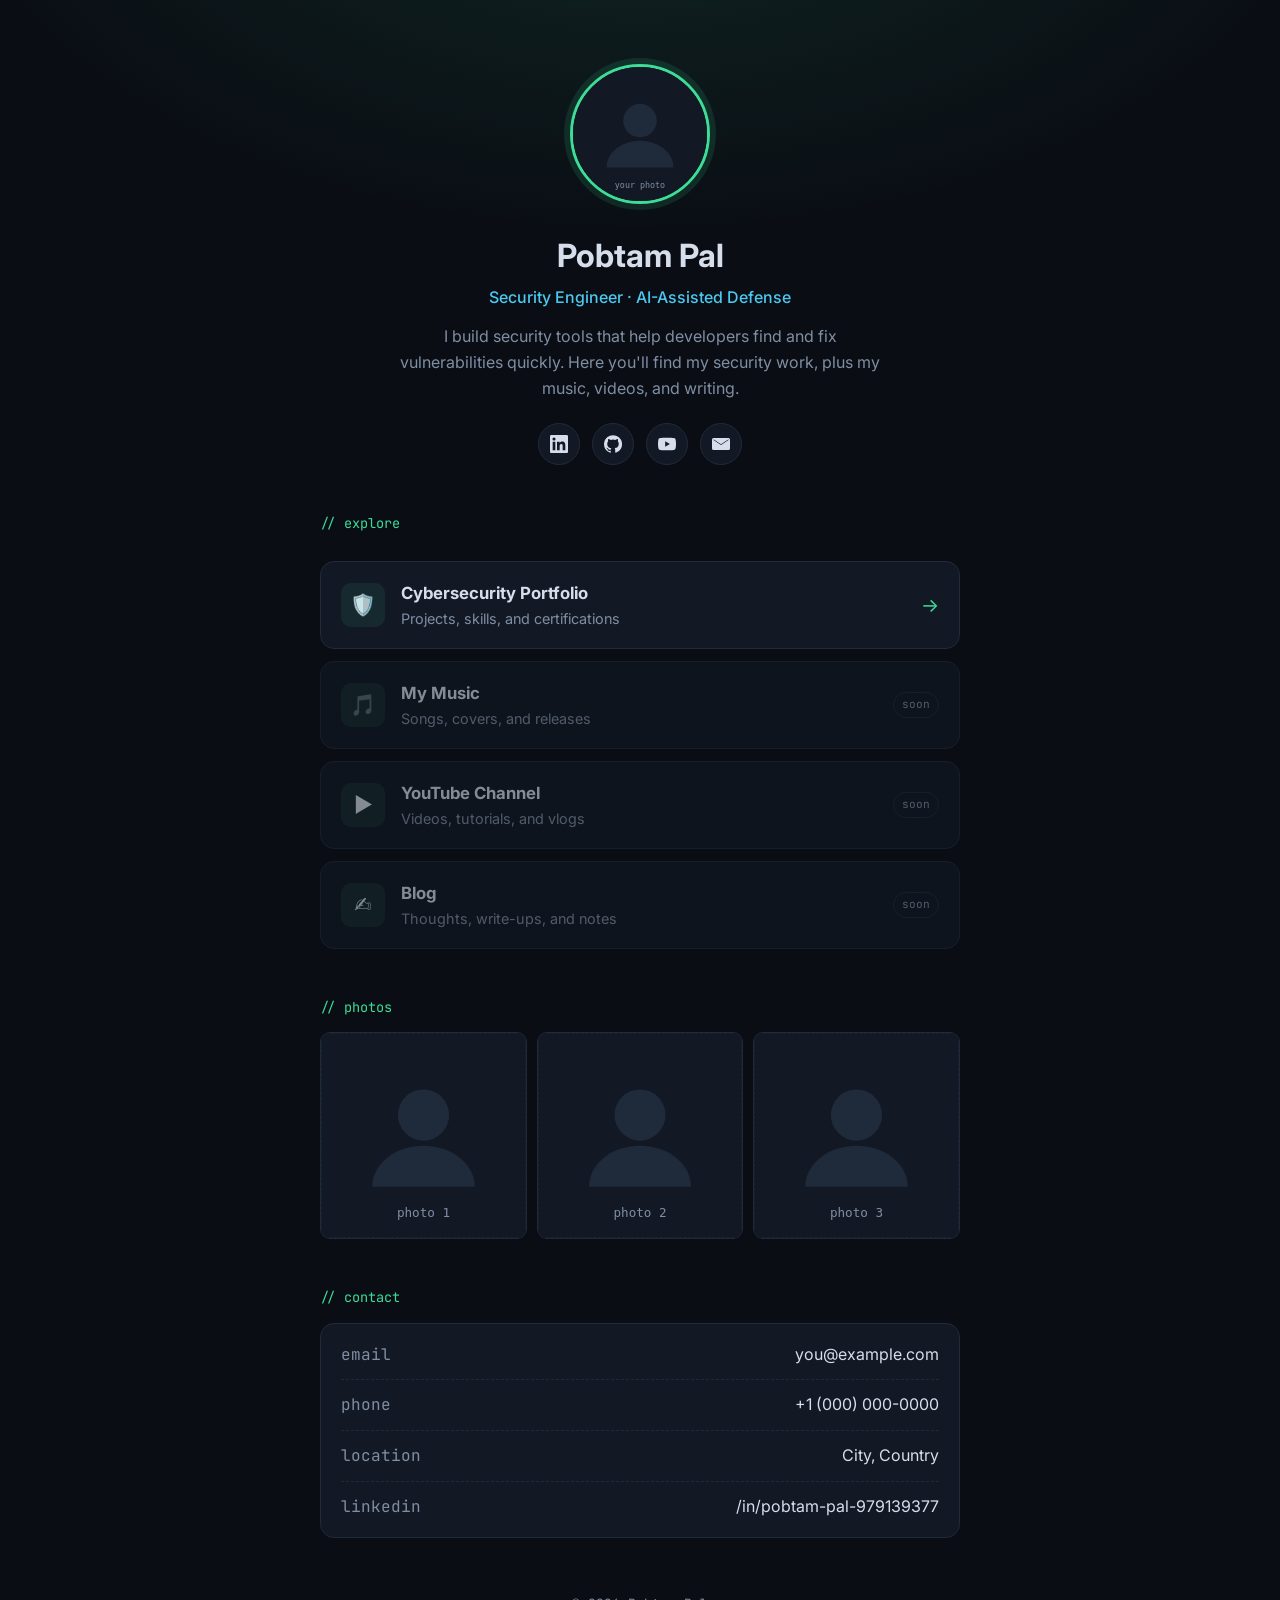
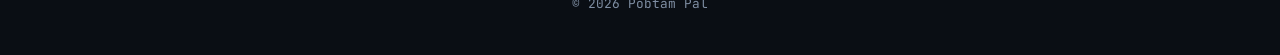
==== index.html @ be3d8b1a "Add personal website and cybersecurity portfolio Co-Authored-By: Claude Opus 5.5 <noreply@anthropic." ====
<!DOCTYPE html>
<html lang="en">
<head>
  <meta charset="UTF-8" />
  <meta name="viewport" content="width=device-width, initial-scale=1.0" />
  <title>Pobtam Pal</title>
  <meta name="description" content="Personal website of Pobtam Pal: cybersecurity, music, videos, and writing." />
  <link rel="preconnect" href="https://fonts.googleapis.com" />
  <link rel="preconnect" href="https://fonts.gstatic.com" crossorigin />
  <link href="https://fonts.googleapis.com/css2?family=Inter:wght@400;500;600;700&family=JetBrains+Mono:wght@400;600&display=swap" rel="stylesheet" />
  <link rel="stylesheet" href="home.css" />
</head>
<body>

  <main class="container">

    <!-- ===================== PROFILE ===================== -->
    <header class="profile">
      <!-- TODO: Put your photo in the images/ folder and update src (e.g. images/profile.jpg) -->
      <img src="images/profile.svg" alt="Photo of Pobtam Pal" class="avatar" />
      <h1>Pobtam Pal</h1>
      <p class="tagline">Security Engineer · AI-Assisted Defense</p>
      <p class="bio">
        I build security tools that help developers find and fix vulnerabilities
        quickly. Here you'll find my security work, plus my music, videos, and writing.
      </p>

      <!-- Social icons -->
      <div class="socials">
        <!-- TODO: Replace with your LinkedIn URL -->
        <a href="https://www.linkedin.com/in/pobtam-pal-979139377" target="_blank" rel="noopener" aria-label="LinkedIn">
          <svg viewBox="0 0 24 24"><path d="M20.45 20.45h-3.56v-5.57c0-1.33-.02-3.04-1.85-3.04-1.85 0-2.14 1.45-2.14 2.94v5.67H9.35V9h3.41v1.56h.05c.48-.9 1.64-1.85 3.37-1.85 3.6 0 4.27 2.37 4.27 5.46v6.28zM5.34 7.43a2.06 2.06 0 1 1 0-4.13 2.06 2.06 0 0 1 0 4.13zM7.12 20.45H3.56V9h3.56v11.45zM22.22 0H1.77C.79 0 0 .77 0 1.73v20.54C0 23.23.79 24 1.77 24h20.45c.98 0 1.78-.77 1.78-1.73V1.73C24 .77 23.2 0 22.22 0z"/></svg>
        </a>
        <!-- TODO: Replace with your GitHub URL -->
        <a href="https://github.com/pobtampal" target="_blank" rel="noopener" aria-label="GitHub">
          <svg viewBox="0 0 24 24"><path d="M12 .3a12 12 0 0 0-3.8 23.38c.6.12.83-.26.83-.57v-2c-3.34.73-4.04-1.61-4.04-1.61-.55-1.39-1.34-1.76-1.34-1.76-1.08-.74.09-.73.09-.73 1.2.09 1.83 1.24 1.83 1.24 1.07 1.83 2.8 1.3 3.49 1 .1-.78.42-1.31.76-1.61-2.67-.3-5.47-1.33-5.47-5.93 0-1.31.47-2.38 1.24-3.22-.14-.3-.54-1.52.1-3.18 0 0 1-.32 3.3 1.23a11.5 11.5 0 0 1 6 0c2.28-1.55 3.29-1.23 3.29-1.23.64 1.66.24 2.88.12 3.18a4.65 4.65 0 0 1 1.23 3.22c0 4.61-2.8 5.63-5.48 5.92.42.36.81 1.1.81 2.22v3.29c0 .32.21.7.82.58A12 12 0 0 0 12 .3"/></svg>
        </a>
        <!-- TODO: Replace with your YouTube channel URL -->
        <a href="https://www.youtube.com/@YOUR-CHANNEL" target="_blank" rel="noopener" aria-label="YouTube">
          <svg viewBox="0 0 24 24"><path d="M23.5 6.2a3 3 0 0 0-2.1-2.1C19.5 3.6 12 3.6 12 3.6s-7.5 0-9.4.5A3 3 0 0 0 .5 6.2 31.4 31.4 0 0 0 0 12a31.4 31.4 0 0 0 .5 5.8 3 3 0 0 0 2.1 2.1c1.9.5 9.4.5 9.4.5s7.5 0 9.4-.5a3 3 0 0 0 2.1-2.1 31.4 31.4 0 0 0 .5-5.8 31.4 31.4 0 0 0-.5-5.8zM9.6 15.6V8.4l6.2 3.6-6.2 3.6z"/></svg>
        </a>
        <!-- TODO: Replace with your email -->
        <a href="mailto:you@example.com" aria-label="Email">
          <svg viewBox="0 0 24 24"><path d="M2 4h20a2 2 0 0 1 2 2v12a2 2 0 0 1-2 2H2a2 2 0 0 1-2-2V6a2 2 0 0 1 2-2zm10 8.4L2.4 6H2v.6l10 6.7 10-6.7V6h-.4L12 12.4z"/></svg>
        </a>
      </div>
    </header>

    <!-- ===================== PAGE LINKS ===================== -->
    <section class="links" aria-label="Explore">
      <h2 class="label mono">// explore</h2>

      <!--
        ======== LINK CARD TEMPLATE ========
        Copy one <a class="link-card"> block to add a new page.
        When a page is ready: set its href (e.g. "music.html"),
        and remove the "coming-soon" class and the <span class="badge">.
      -->

      <a href="cybersecurity.html" class="link-card">
        <span class="link-icon">🛡️</span>
        <span class="link-text">
          <strong>Cybersecurity Portfolio</strong>
          <span>Projects, skills, and certifications</span>
        </span>
        <span class="arrow">→</span>
      </a>

      <!-- TODO: Create music.html (or link to Spotify/SoundCloud) and update href -->
      <a href="#" class="link-card coming-soon">
        <span class="link-icon">🎵</span>
        <span class="link-text">
          <strong>My Music</strong>
          <span>Songs, covers, and releases</span>
        </span>
        <span class="badge mono">soon</span>
      </a>

      <!-- TODO: Replace href with your YouTube channel URL (and add target="_blank" rel="noopener") -->
      <a href="#" class="link-card coming-soon">
        <span class="link-icon">▶️</span>
        <span class="link-text">
          <strong>YouTube Channel</strong>
          <span>Videos, tutorials, and vlogs</span>
        </span>
        <span class="badge mono">soon</span>
      </a>

      <!-- TODO: Create blog.html (or link to Medium/Substack) and update href -->
      <a href="#" class="link-card coming-soon">
        <span class="link-icon">✍️</span>
        <span class="link-text">
          <strong>Blog</strong>
          <span>Thoughts, write-ups, and notes</span>
        </span>
        <span class="badge mono">soon</span>
      </a>
    </section>

    <!-- ===================== PHOTOS ===================== -->
    <section class="gallery-section" aria-label="Photos">
      <h2 class="label mono">// photos</h2>
      <!-- TODO: Add your photos to images/ and update each src + alt. Copy a <figure> to add more. -->
      <div class="gallery">
        <figure><img src="images/photo-1.svg" alt="Describe photo 1" loading="lazy" /></figure>
        <figure><img src="images/photo-2.svg" alt="Describe photo 2" loading="lazy" /></figure>
        <figure><img src="images/photo-3.svg" alt="Describe photo 3" loading="lazy" /></figure>
      </div>
    </section>

    <!-- ===================== CONTACT ===================== -->
    <section class="contact" aria-label="Contact">
      <h2 class="label mono">// contact</h2>
      <!-- TODO: Fill in your contact info; delete any row you don't want public -->
      <ul class="contact-list">
        <li><span class="mono muted">email</span><a href="mailto:you@example.com">you@example.com</a></li>
        <li><span class="mono muted">phone</span><a href="tel:+10000000000">+1 (000) 000-0000</a></li>
        <li><span class="mono muted">location</span><span>City, Country</span></li>
        <li><span class="mono muted">linkedin</span><a href="https://www.linkedin.com/in/pobtam-pal-979139377" target="_blank" rel="noopener">/in/pobtam-pal-979139377</a></li>
      </ul>
    </section>

  </main>

  <footer class="footer mono muted">
    © <span id="year"></span> Pobtam Pal
  </footer>

  <script>document.getElementById("year").textContent = new Date().getFullYear();</script>
</body>
</html>
---- home.css ----
/* Main landing page. Shares the color palette with styles.css (cybersecurity page). */
:root {
  --bg: #0a0e14;
  --card: #121925;
  --border: #1f2a3a;
  --text: #d6deeb;
  --muted: #7f8ea3;
  --accent: #3ddc97;
  --accent-2: #4cc9f0;
  --radius: 14px;
  --font: "Inter", system-ui, -apple-system, sans-serif;
  --mono: "JetBrains Mono", ui-monospace, Menlo, monospace;
}

*, *::before, *::after { box-sizing: border-box; }

body {
  margin: 0;
  min-height: 100vh;
  color: var(--text);
  font-family: var(--font);
  line-height: 1.6;
  -webkit-font-smoothing: antialiased;
  background:
    radial-gradient(700px 400px at 50% -10%, rgba(61, 220, 151, 0.12), transparent),
    var(--bg);
}

a { color: inherit; text-decoration: none; }
.mono { font-family: var(--mono); }
.muted { color: var(--muted); }

.container { width: min(640px, 100% - 32px); margin-inline: auto; padding: 64px 0 32px; }

section { margin-top: 48px; }
.label { font-size: 0.85rem; font-weight: 400; color: var(--accent); margin: 0 0 14px; }

/* Profile */
.profile { text-align: center; }
.avatar {
  width: 140px; height: 140px; border-radius: 50%; object-fit: cover;
  border: 3px solid var(--accent);
  box-shadow: 0 0 0 6px rgba(61, 220, 151, 0.12);
}
.profile h1 { margin: 18px 0 4px; font-size: 2rem; }
.tagline { margin: 0; color: var(--accent-2); font-weight: 500; }
.bio { color: var(--muted); max-width: 480px; margin: 14px auto 0; }

.socials { display: flex; justify-content: center; gap: 12px; margin-top: 22px; }
.socials a {
  display: grid; place-items: center;
  width: 42px; height: 42px; border-radius: 50%;
  background: var(--card); border: 1px solid var(--border);
  transition: border-color .2s, transform .2s, color .2s;
}
.socials a:hover { border-color: var(--accent); color: var(--accent); transform: translateY(-2px); }
.socials svg { width: 18px; height: 18px; fill: currentColor; }

/* Link cards */
.links { display: flex; flex-direction: column; gap: 12px; }
.link-card {
  display: flex; align-items: center; gap: 16px;
  padding: 18px 20px;
  background: var(--card); border: 1px solid var(--border); border-radius: var(--radius);
  transition: border-color .2s, transform .2s, background .2s;
}
.link-card:hover { border-color: var(--accent); transform: translateY(-2px); }
.link-icon {
  flex-shrink: 0; display: grid; place-items: center;
  width: 44px; height: 44px; border-radius: 10px;
  background: rgba(61, 220, 151, 0.08); font-size: 1.3rem;
}
.link-text { flex: 1; display: flex; flex-direction: column; min-width: 0; }
.link-text strong { font-size: 1.05rem; }
.link-text span { color: var(--muted); font-size: 0.9rem; }
.arrow { color: var(--accent); font-size: 1.2rem; transition: transform .2s; }
.link-card:hover .arrow { transform: translateX(4px); }

.link-card.coming-soon { opacity: 0.6; cursor: default; }
.link-card.coming-soon:hover { transform: none; border-color: var(--border); }
.badge {
  font-size: 0.7rem; padding: 3px 8px; border-radius: 999px;
  border: 1px solid var(--border); color: var(--muted);
}

/* Gallery */
.gallery { display: grid; grid-template-columns: repeat(3, 1fr); gap: 10px; }
.gallery figure { margin: 0; aspect-ratio: 1; overflow: hidden; border-radius: 10px; border: 1px solid var(--border); }
.gallery img { width: 100%; height: 100%; object-fit: cover; display: block; transition: transform .4s; }
.gallery figure:hover img { transform: scale(1.05); }

/* Contact */
.contact-list {
  list-style: none; margin: 0; padding: 6px 20px;
  background: var(--card); border: 1px solid var(--border); border-radius: var(--radius);
}
.contact-list li {
  display: flex; justify-content: space-between; gap: 16px;
  padding: 12px 0; border-bottom: 1px dashed var(--border);
  overflow-wrap: anywhere; text-align: right;
}
.contact-list li:last-child { border-bottom: 0; }
.contact-list a:hover { color: var(--accent); }

.footer { text-align: center; font-size: 0.8rem; padding: 24px 16px 40px; }

@media (max-width: 480px) {
  .container { padding-top: 40px; }
  .gallery { grid-template-columns: repeat(2, 1fr); }
  .contact-list li { flex-direction: column; gap: 2px; text-align: left; }
}

@media (prefers-reduced-motion: reduce) {
  * { transition: none !important; }
}
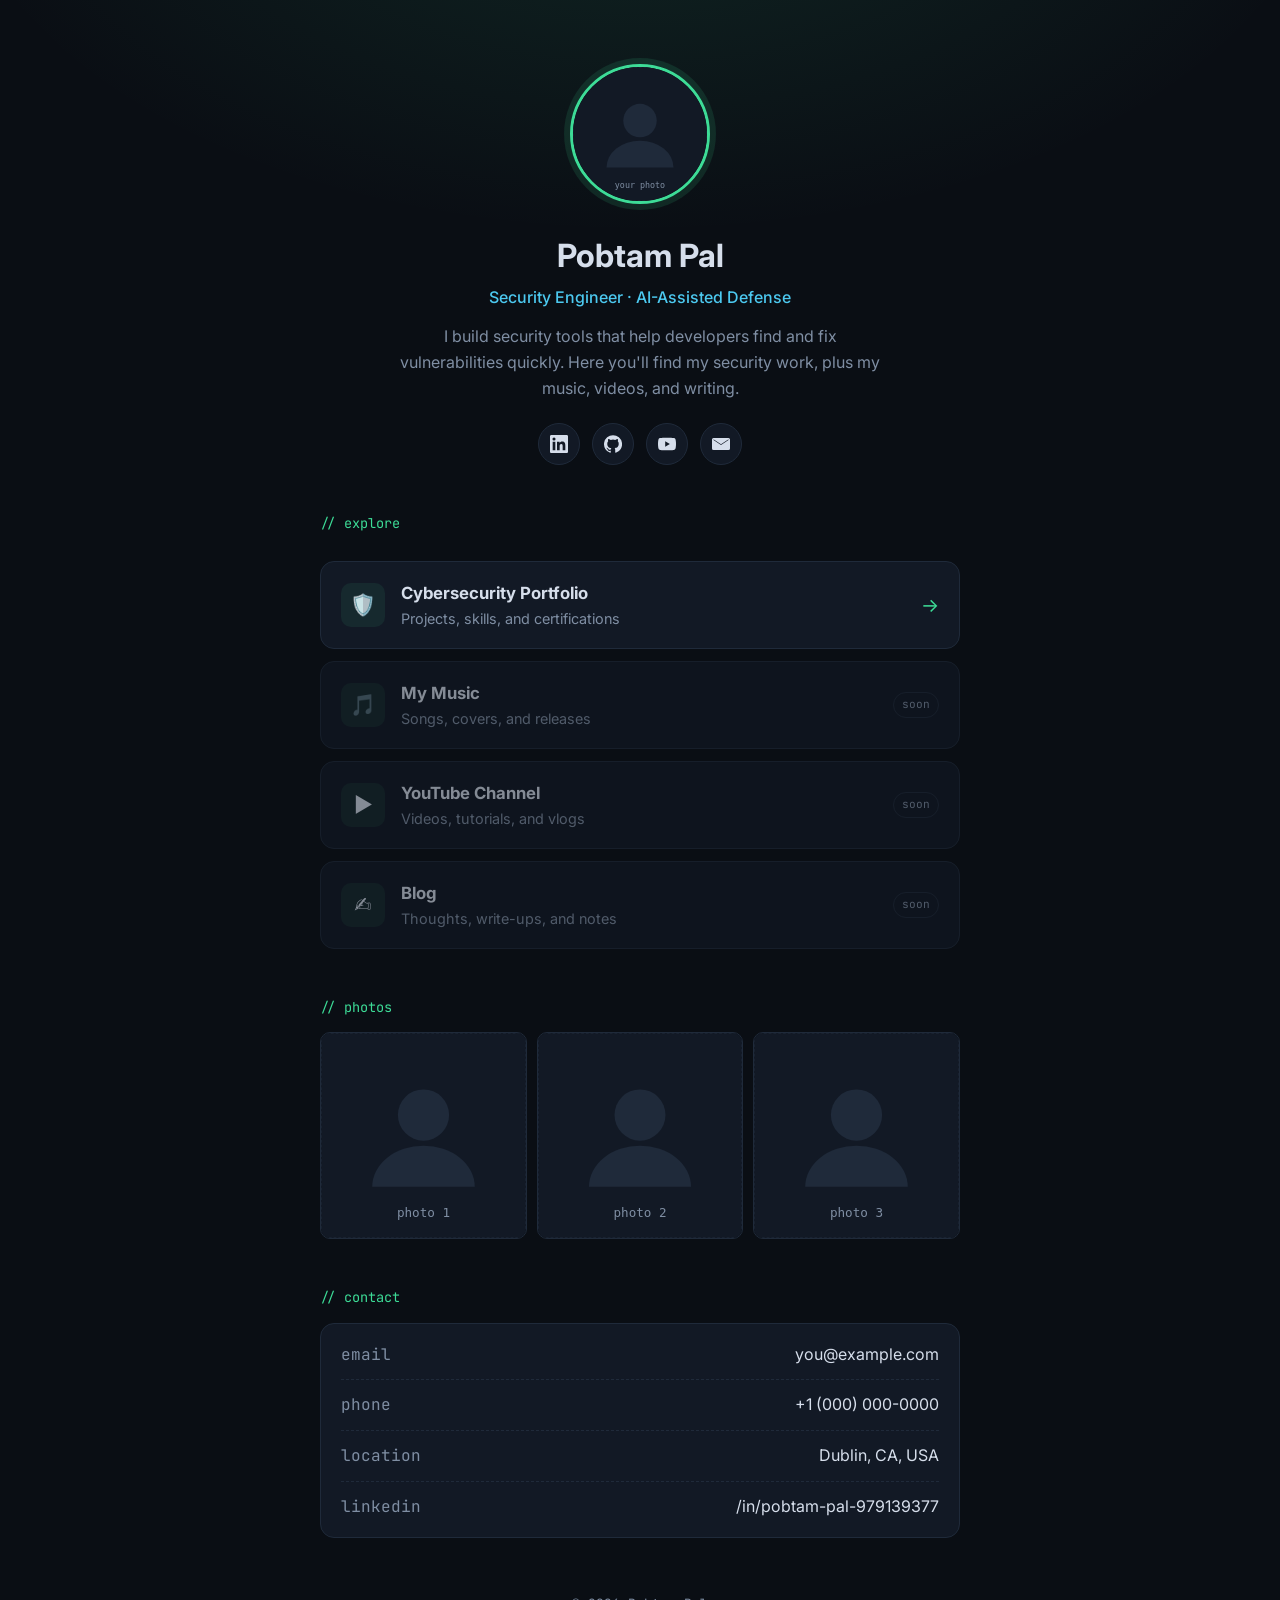
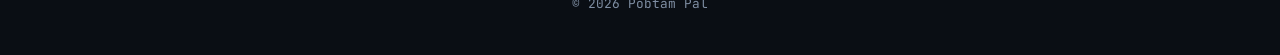
==== commit b017648e: "Add location to main and cybersecurity pages Co-Authored-By: Claude Opus 5.5 <noreply@anthropic.com>" ====
--- a/index.html
+++ b/index.html
@@ -115,7 +115,7 @@
       <ul class="contact-list">
         <li><span class="mono muted">email</span><a href="mailto:you@example.com">you@example.com</a></li>
         <li><span class="mono muted">phone</span><a href="tel:+10000000000">+1 (000) 000-0000</a></li>
-        <li><span class="mono muted">location</span><span>City, Country</span></li>
+        <li><span class="mono muted">location</span><span>Dublin, CA, USA</span></li>
         <li><span class="mono muted">linkedin</span><a href="https://www.linkedin.com/in/pobtam-pal-979139377" target="_blank" rel="noopener">/in/pobtam-pal-979139377</a></li>
       </ul>
     </section>
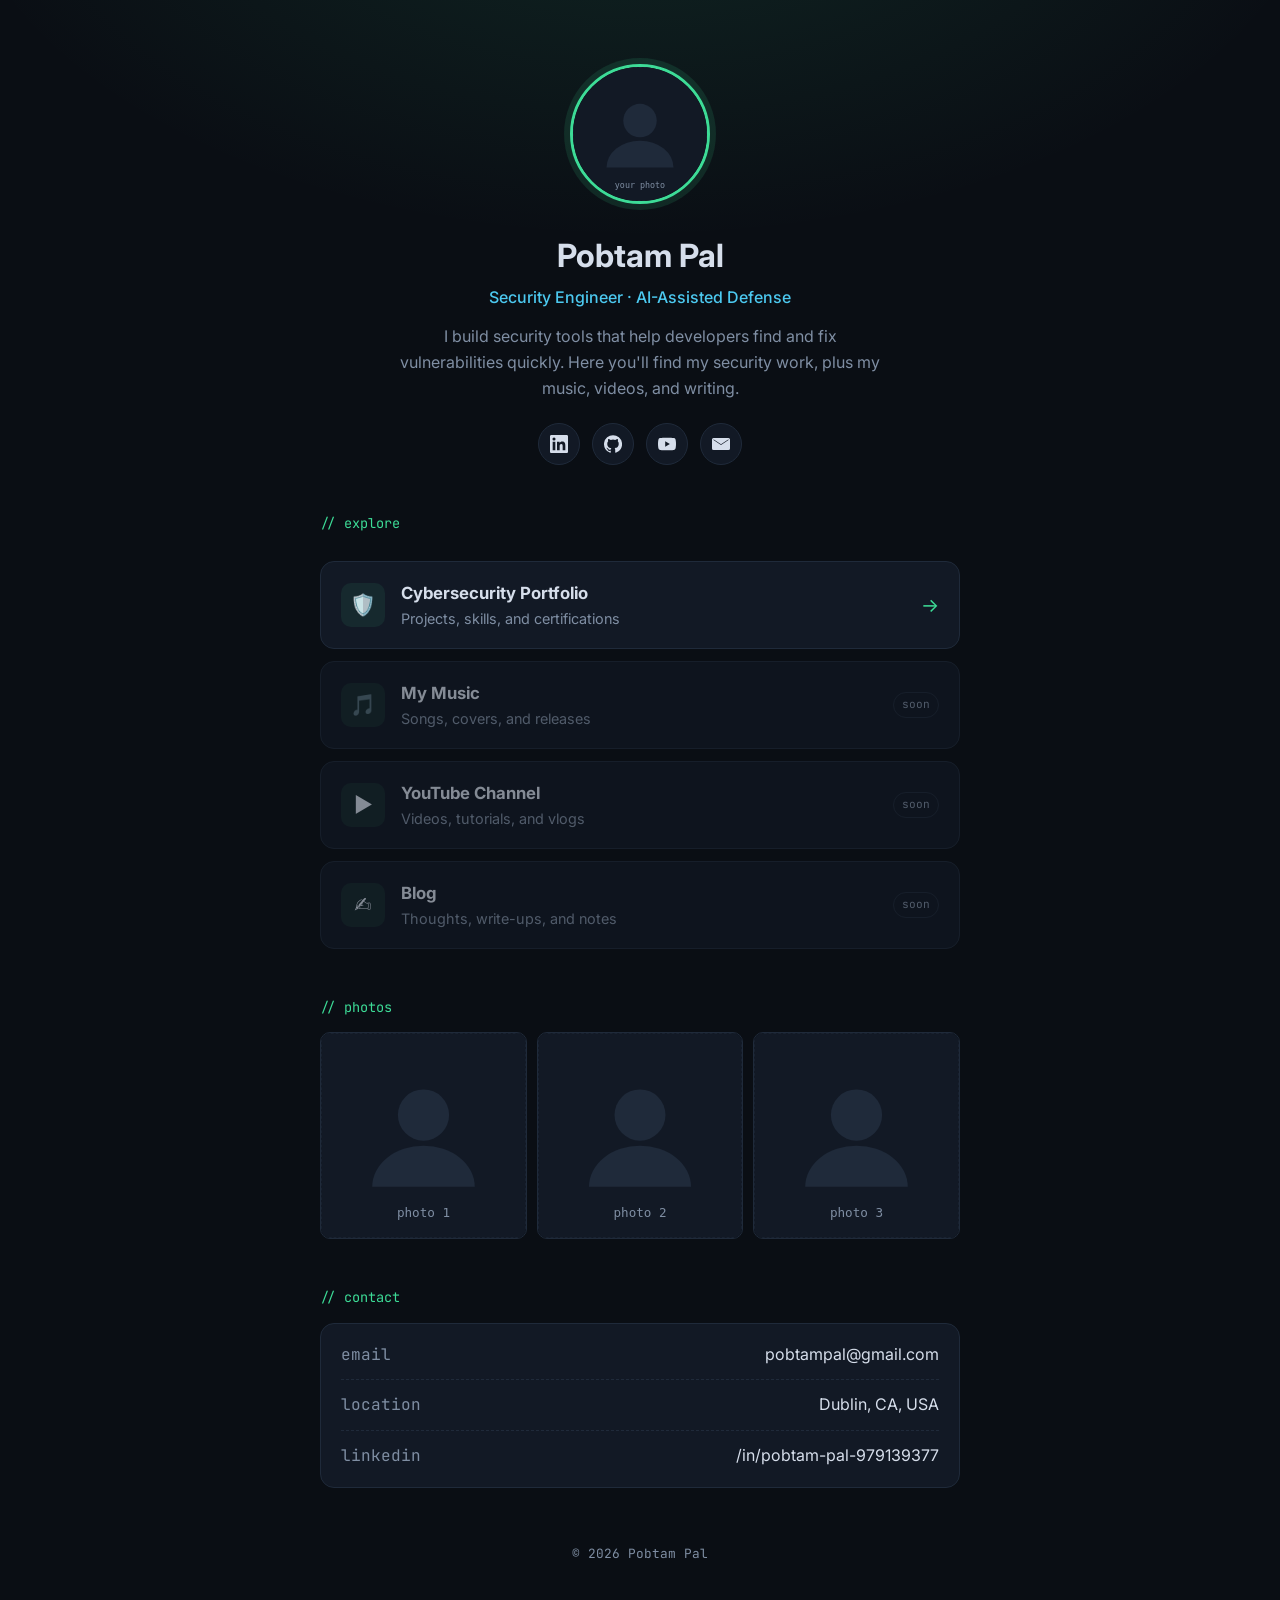
==== commit f795ae0a: "Add contact email and remove phone number Co-Authored-By: Claude Opus 5.5 <noreply@anthropic.com>" ====
--- a/index.html
+++ b/index.html
@@ -39,8 +39,8 @@
         <a href="https://www.youtube.com/@YOUR-CHANNEL" target="_blank" rel="noopener" aria-label="YouTube">
           <svg viewBox="0 0 24 24"><path d="M23.5 6.2a3 3 0 0 0-2.1-2.1C19.5 3.6 12 3.6 12 3.6s-7.5 0-9.4.5A3 3 0 0 0 .5 6.2 31.4 31.4 0 0 0 0 12a31.4 31.4 0 0 0 .5 5.8 3 3 0 0 0 2.1 2.1c1.9.5 9.4.5 9.4.5s7.5 0 9.4-.5a3 3 0 0 0 2.1-2.1 31.4 31.4 0 0 0 .5-5.8 31.4 31.4 0 0 0-.5-5.8zM9.6 15.6V8.4l6.2 3.6-6.2 3.6z"/></svg>
         </a>
-        <!-- TODO: Replace with your email -->
-        <a href="mailto:you@example.com" aria-label="Email">
+        <!-- Email -->
+        <a href="mailto:pobtampal@gmail.com" aria-label="Email">
           <svg viewBox="0 0 24 24"><path d="M2 4h20a2 2 0 0 1 2 2v12a2 2 0 0 1-2 2H2a2 2 0 0 1-2-2V6a2 2 0 0 1 2-2zm10 8.4L2.4 6H2v.6l10 6.7 10-6.7V6h-.4L12 12.4z"/></svg>
         </a>
       </div>
@@ -113,8 +113,7 @@
       <h2 class="label mono">// contact</h2>
       <!-- TODO: Fill in your contact info; delete any row you don't want public -->
       <ul class="contact-list">
-        <li><span class="mono muted">email</span><a href="mailto:you@example.com">you@example.com</a></li>
-        <li><span class="mono muted">phone</span><a href="tel:+10000000000">+1 (000) 000-0000</a></li>
+        <li><span class="mono muted">email</span><a href="mailto:pobtampal@gmail.com">pobtampal@gmail.com</a></li>
         <li><span class="mono muted">location</span><span>Dublin, CA, USA</span></li>
         <li><span class="mono muted">linkedin</span><a href="https://www.linkedin.com/in/pobtam-pal-979139377" target="_blank" rel="noopener">/in/pobtam-pal-979139377</a></li>
       </ul>
